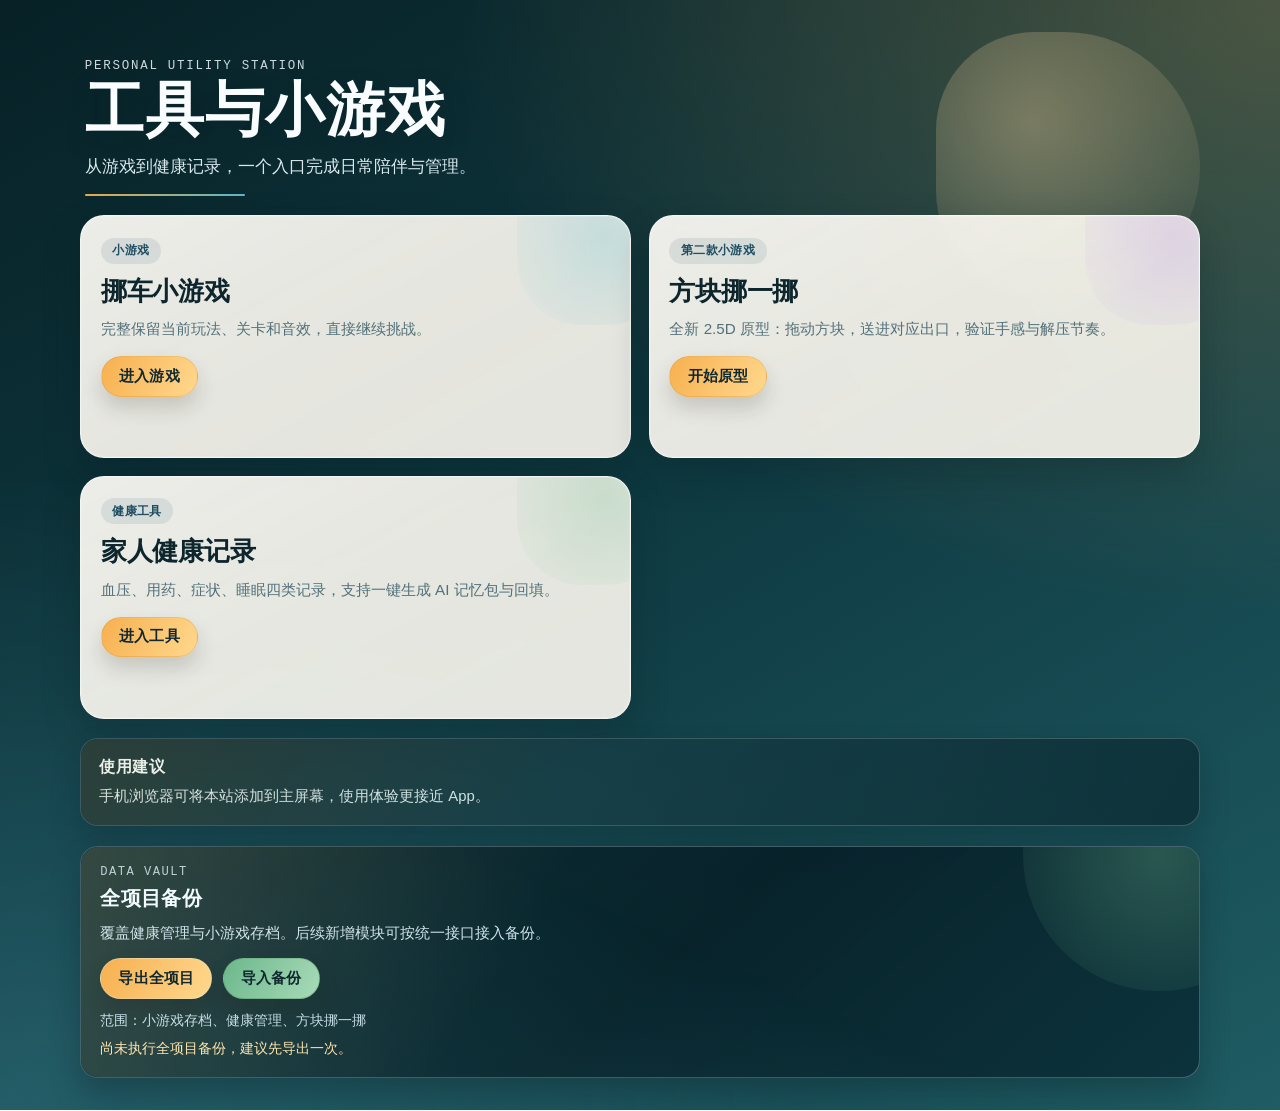
==== web_frontend/index.html @ 27cd54d1 "chore: import myGame project" ====
<!DOCTYPE html>
<html lang="zh-CN">
<head>
  <meta charset="UTF-8">
  <meta name="viewport" content="width=device-width,initial-scale=1,minimum-scale=1,maximum-scale=5,user-scalable=yes,viewport-fit=cover">
  <meta name="apple-mobile-web-app-capable" content="yes">
  <meta name="mobile-web-app-capable" content="yes">
  <meta name="theme-color" content="#121b20">
  <title>myGame 工具与小游戏</title>
  <link rel="manifest" href="./manifest.webmanifest?v=__BUILD_TAG__">
  <link rel="apple-touch-icon" sizes="180x180" href="./assets/icons/apple-touch-icon.png?v=__BUILD_TAG__">
  <link rel="icon" type="image/png" sizes="192x192" href="./assets/icons/icon-192.png?v=__BUILD_TAG__">
  <link rel="stylesheet" href="./src/site.css?v=__BUILD_TAG__">
</head>
<body>
  <section class="shell-view" data-view="home" aria-label="工具集合首页">
    <main class="portal">
      <header class="hero">
        <p class="kicker">Personal Utility Station</p>
        <h1>工具与小游戏</h1>
        <p class="subtitle">从游戏到健康记录，一个入口完成日常陪伴与管理。</p>
      </header>

      <section class="tool-grid" aria-label="工具列表">
        <article class="tool-card game">
          <div class="badge">小游戏</div>
          <h2>挪车小游戏</h2>
          <p>完整保留当前玩法、关卡和音效，直接继续挑战。</p>
          <a class="tool-link" href="#game" data-view-link="game">进入游戏</a>
        </article>

        <article class="tool-card shift">
          <div class="badge">第二款小游戏</div>
          <h2>方块挪一挪</h2>
          <p>全新 2.5D 原型：拖动方块，送进对应出口，验证手感与解压节奏。</p>
          <a class="tool-link" href="#shift" data-view-link="shift">开始原型</a>
        </article>

        <article class="tool-card health">
          <div class="badge">健康工具</div>
          <h2>家人健康记录</h2>
          <p>血压、用药、症状、睡眠四类记录，支持一键生成 AI 记忆包与回填。</p>
          <a class="tool-link" href="#health" data-view-link="health">进入工具</a>
        </article>
      </section>

      <section class="quick-note" aria-label="快速说明">
        <h3>使用建议</h3>
        <p>手机浏览器可将本站添加到主屏幕，使用体验更接近 App。</p>
      </section>

      <section class="backup-station" aria-label="全项目备份">
        <div class="backup-station-head">
          <p class="backup-kicker">Data Vault</p>
          <h3>全项目备份</h3>
        </div>
        <p class="backup-desc">覆盖健康管理与小游戏存档。后续新增模块可按统一接口接入备份。</p>
        <div class="backup-actions">
          <button id="btn-project-export" class="tool-link backup-link backup-link-export" type="button">导出全项目</button>
          <label class="tool-link backup-link backup-link-import" for="project-import-file">导入备份</label>
          <input id="project-import-file" type="file" accept="application/json" hidden>
        </div>
        <div id="project-backup-scope" class="backup-scope" aria-live="polite"></div>
        <div id="project-backup-status" class="backup-status" aria-live="polite"></div>
      </section>
    </main>
  </section>

  <section class="shell-view is-hidden" data-view="game" aria-label="挪车小游戏">
    <a class="home-link" href="#home" aria-label="返回主页">返回主页</a>
    <div id="app">
      <canvas id="game-canvas"></canvas>
    </div>
  </section>

  <section class="shell-view is-hidden" data-view="health" aria-label="健康记录工具">
    <main class="health-app" id="health-app">
      <header class="topbar">
        <a class="nav-back" href="#home" aria-label="返回首页">返回</a>
        <h1>健康记录</h1>
        <div class="top-actions">
          <button id="btn-refresh" class="ghost-btn" type="button">刷新</button>
          <button id="btn-elder-mode" class="ghost-btn" type="button" aria-pressed="false">老人模式</button>
        </div>
      </header>

      <nav class="module-switch" aria-label="功能模块">
        <button class="module-btn" type="button" data-module="persons" aria-pressed="false">成员</button>
        <button class="module-btn active" type="button" data-module="record" aria-pressed="true">记录</button>
        <button class="module-btn" type="button" data-module="ai" aria-pressed="false">AI协作</button>
        <button class="module-btn" type="button" data-module="timeline" aria-pressed="false">历史数据</button>
        <button class="module-btn" type="button" data-module="pending" aria-pressed="false">待确认</button>
      </nav>

      <section class="panel persons-panel module-panel is-hidden" data-module-panel="persons" aria-label="成员管理">
        <div class="panel-title-row">
          <h2>成员</h2>
          <select id="person-selector" aria-label="选择成员"></select>
        </div>
        <form id="person-form" class="inline-form">
          <input id="person-name" type="text" name="person-name" required maxlength="24" placeholder="姓名" aria-label="姓名" autocomplete="off">
          <input id="person-relation" type="text" name="person-relation" maxlength="24" placeholder="关系" aria-label="关系" autocomplete="off">
          <button type="submit">新增</button>
        </form>
        <div id="person-hints" class="hint-row"></div>
      </section>

      <section class="panel module-panel" data-module-panel="record" aria-label="快速记录">
        <h2>记录</h2>
        <div class="record-type-switch" aria-label="选择记录类型">
          <button class="record-type-btn active" type="button" data-record-type="vitals" aria-pressed="true">血压+心率</button>
          <button class="record-type-btn" type="button" data-record-type="medication" aria-pressed="false">用药</button>
          <button class="record-type-btn" type="button" data-record-type="symptom" aria-pressed="false">症状</button>
          <button class="record-type-btn" type="button" data-record-type="sleep" aria-pressed="false">睡眠</button>
        </div>
        <div class="record-slot-wrap" aria-label="记录时段">
          <span class="slot-label">时段</span>
          <div class="slot-chip-grid">
            <button class="slot-chip active" type="button" data-time-slot="before_breakfast" aria-pressed="true">晨起</button>
            <button class="slot-chip" type="button" data-time-slot="after_breakfast" aria-pressed="false">早饭后</button>
            <button class="slot-chip" type="button" data-time-slot="before_lunch" aria-pressed="false">午饭前</button>
            <button class="slot-chip" type="button" data-time-slot="after_lunch" aria-pressed="false">午饭后</button>
            <button class="slot-chip" type="button" data-time-slot="before_dinner" aria-pressed="false">下午高峰</button>
            <button class="slot-chip" type="button" data-time-slot="after_dinner" aria-pressed="false">晚饭后</button>
            <button class="slot-chip" type="button" data-time-slot="before_sleep" aria-pressed="false">睡前</button>
          </div>
        </div>
        <div class="record-grid">
          <form id="form-bp" class="record-card record-form is-active" data-record-form="vitals">
            <h3>血压 + 心率</h3>
            <div class="wheel-row">
              <div class="wheel-field">
                <label for="bp-sys">收缩压</label>
                <select id="bp-sys" required aria-label="收缩压选择"></select>
              </div>
              <div class="wheel-field">
                <label for="bp-dia">舒张压</label>
                <select id="bp-dia" required aria-label="舒张压选择"></select>
              </div>
            </div>
            <div class="quick-chip-row quick-chip-row-hidden" aria-label="血压快捷值">
              <button type="button" class="ghost-btn quick-chip" data-bp-preset="120/80">120/80</button>
              <button type="button" class="ghost-btn quick-chip" data-bp-preset="130/85">130/85</button>
              <button type="button" class="ghost-btn quick-chip" data-bp-preset="140/90">140/90</button>
              <button type="button" class="ghost-btn quick-chip" data-bp-preset="150/95">150/95</button>
            </div>
            <div class="wheel-row">
              <div class="wheel-field">
                <label for="hr-bpm">脉搏</label>
                <select id="hr-bpm" required aria-label="心率选择"></select>
              </div>
            </div>
            <div class="quick-chip-row quick-chip-row-hidden" aria-label="心率快捷值">
              <button type="button" class="ghost-btn quick-chip" data-fill-target="hr-bpm" data-fill-value="65">65</button>
              <button type="button" class="ghost-btn quick-chip" data-fill-target="hr-bpm" data-fill-value="72">72</button>
              <button type="button" class="ghost-btn quick-chip" data-fill-target="hr-bpm" data-fill-value="80">80</button>
              <button type="button" class="ghost-btn quick-chip" data-fill-target="hr-bpm" data-fill-value="90">90</button>
            </div>
            <input id="bp-note" type="text" name="bp-note" placeholder="血压备注（可选）" aria-label="血压备注" autocomplete="off">
            <input id="hr-note" type="text" name="hr-note" placeholder="心率备注（可选）" aria-label="心率备注" autocomplete="off">
            <button type="submit">保存</button>
          </form>

          <form id="form-med" class="record-card record-form is-hidden" data-record-form="medication" aria-hidden="true">
            <h3>用药</h3>
            <div class="row">
              <input id="med-name" type="text" name="med-name" required placeholder="药名" aria-label="药名" autocomplete="off">
              <input id="med-dose" type="text" name="med-dose" required placeholder="剂量 例如 5mg / 1片" aria-label="剂量" autocomplete="off">
            </div>
            <select id="med-status" name="med-status" required aria-label="用药状态">
              <option value="taken">已服用</option>
              <option value="missed">漏服</option>
              <option value="planned">计划服用</option>
            </select>
            <div class="quick-chip-row" aria-label="用药状态快捷选择">
              <button type="button" class="ghost-btn quick-chip" data-fill-target="med-status" data-fill-value="taken">已服用</button>
              <button type="button" class="ghost-btn quick-chip" data-fill-target="med-status" data-fill-value="missed">漏服</button>
              <button type="button" class="ghost-btn quick-chip" data-fill-target="med-status" data-fill-value="planned">计划服用</button>
            </div>
            <div class="med-template-wrap">
              <div id="med-template-list" class="quick-chip-row med-template-list" aria-label="常用药快捷填充"></div>
              <button id="btn-med-template-add" type="button" class="ghost-btn">添加常用药</button>
            </div>
            <button type="submit">保存</button>
          </form>

          <form id="form-symptom" class="record-card record-form is-hidden" data-record-form="symptom" aria-hidden="true">
            <h3>症状</h3>
            <div class="row">
              <input id="symptom-name" type="text" name="symptom-name" required placeholder="症状 例如 头晕" aria-label="症状名称" autocomplete="off">
              <select id="symptom-severity" name="symptom-severity" required aria-label="症状程度">
                <option value="mild">轻微</option>
                <option value="medium">中等</option>
                <option value="high">明显</option>
              </select>
            </div>
            <div class="quick-chip-row" aria-label="症状快捷选择">
              <button type="button" class="ghost-btn quick-chip" data-fill-target="symptom-name" data-fill-value="头晕">头晕</button>
              <button type="button" class="ghost-btn quick-chip" data-fill-target="symptom-name" data-fill-value="头痛">头痛</button>
              <button type="button" class="ghost-btn quick-chip" data-fill-target="symptom-name" data-fill-value="乏力">乏力</button>
              <button type="button" class="ghost-btn quick-chip" data-fill-target="symptom-name" data-fill-value="胸闷">胸闷</button>
            </div>
            <input id="symptom-note" type="text" name="symptom-note" placeholder="备注（可选）" aria-label="症状备注" autocomplete="off">
            <button type="submit">保存</button>
          </form>

          <form id="form-sleep" class="record-card record-form is-hidden" data-record-form="sleep" aria-hidden="true">
            <h3>睡眠</h3>
            <div class="row">
            <input id="sleep-hours" type="number" name="sleep-hours" required step="0.5" min="0" max="24" placeholder="时长(小时)" aria-label="睡眠时长">
            <select id="sleep-quality" name="sleep-quality" required aria-label="睡眠质量">
                <option value="good">良好</option>
                <option value="normal">一般</option>
                <option value="poor">较差</option>
              </select>
            </div>
            <div class="quick-chip-row" aria-label="睡眠时长快捷值">
              <button type="button" class="ghost-btn quick-chip" data-fill-target="sleep-hours" data-fill-value="6">6h</button>
              <button type="button" class="ghost-btn quick-chip" data-fill-target="sleep-hours" data-fill-value="7">7h</button>
              <button type="button" class="ghost-btn quick-chip" data-fill-target="sleep-hours" data-fill-value="8">8h</button>
              <button type="button" class="ghost-btn quick-chip" data-fill-target="sleep-hours" data-fill-value="9">9h</button>
            </div>
            <input id="sleep-note" type="text" name="sleep-note" placeholder="备注（可选）" aria-label="睡眠备注" autocomplete="off">
            <button type="submit">保存</button>
          </form>
        </div>
      </section>

      <section class="panel module-panel is-hidden" data-module-panel="ai" aria-label="AI协作">
        <div class="panel-title-row">
          <h2>AI协作</h2>
          <div class="quick-selects">
            <select id="import-mode" aria-label="导入模式">
              <option value="strict" selected>严格</option>
              <option value="compat">兼容</option>
            </select>
          </div>
        </div>

        <div class="template-grid" aria-label="一键模板">
          <button class="ghost-btn template-btn" type="button" data-template="morning">晨间模板</button>
          <button class="ghost-btn template-btn" type="button" data-template="night">晚间模板</button>
          <button class="ghost-btn template-btn" type="button" data-template="followup">异常模板</button>
          <button class="ghost-btn template-btn" type="button" data-template="report">报表模板</button>
        </div>

        <div class="voice-wrap">
          <div class="action-row">
            <button id="btn-voice" type="button" class="ghost-btn">浏览器识别</button>
            <button id="btn-voice-import" type="button" class="ghost-btn">文本入库</button>
            <span id="voice-status" class="hint-row inline-hint">未开始</span>
          </div>
          <textarea id="voice-transcript" rows="2" placeholder="可直接输入语音文本（支持输入法语音）"></textarea>
        </div>

        <textarea id="ai-response" rows="6" placeholder="粘贴 AI 回复"></textarea>
        <div class="action-row">
          <button id="btn-import-actions" type="button">入库</button>
          <button id="btn-clear-ai-response" type="button" class="ghost-btn">清空</button>
        </div>
        <div id="ai-result" class="hint-row"></div>
      </section>

      <section class="panel module-panel is-hidden" data-module-panel="pending" aria-label="待确认列表">
        <div class="panel-title-row">
          <h2>待确认</h2>
          <span id="pending-count">0</span>
        </div>
        <div id="pending-list" class="list"></div>
      </section>

      <section class="panel module-panel is-hidden" data-module-panel="timeline" aria-label="历史数据">
        <div class="panel-title-row">
          <h2>历史数据</h2>
        </div>
        <div class="timeline-date-sticky-row" aria-label="快速日期筛选">
          <button id="btn-timeline-prev-day" class="ghost-btn" type="button">上一日</button>
          <span id="timeline-date-label" class="timeline-date-label" aria-live="polite">今日</span>
          <button id="btn-timeline-next-day" class="ghost-btn" type="button">下一日</button>
          <button id="btn-timeline-all" class="ghost-btn" type="button" aria-pressed="false">全部</button>
        </div>
        <div class="timeline-date-controls" aria-label="日期查询与关键词检索">
          <div class="timeline-date-tools">
            <input id="timeline-date-input" type="date" aria-label="按日期查询">
            <button id="btn-timeline-pick-date" class="ghost-btn" type="button">跳转</button>
            <input id="timeline-keyword-input" type="search" name="timeline-keyword" maxlength="60" placeholder="关键词检索… 例：头晕/氯沙坦" aria-label="关键词检索" autocomplete="off">
            <button id="btn-timeline-keyword-search" class="ghost-btn" type="button">检索</button>
            <button id="btn-timeline-keyword-clear" class="ghost-btn" type="button">清空</button>
          </div>
        </div>
        <div class="timeline-visuals" aria-label="记录趋势">
          <div id="timeline-stats" class="stats-grid"></div>
          <button id="btn-timeline-stats-toggle" class="ghost-btn timeline-stats-toggle" type="button" hidden aria-expanded="false" aria-controls="timeline-stats">展开更多指标</button>
          <div class="trend-window-switch" aria-label="趋势时间范围">
            <button class="trend-window-btn" type="button" data-trend-window="today" aria-pressed="false">今日</button>
            <button class="trend-window-btn active" type="button" data-trend-window="recent_days" aria-pressed="true">近7日</button>
          </div>
          <div class="chart-grid">
            <article class="chart-card chart-card-bp">
              <h3>血压趋势</h3>
              <svg id="bp-chart" viewBox="0 0 320 120" role="img" aria-label="血压趋势图"></svg>
              <div id="bp-meta" class="hint-row"></div>
            </article>
            <article class="chart-card chart-card-hr">
              <h3>心率趋势</h3>
              <svg id="hr-chart" viewBox="0 0 320 120" role="img" aria-label="心率趋势图"></svg>
              <div id="hr-meta" class="hint-row"></div>
            </article>
            <article class="chart-card chart-card-sleep">
              <h3>睡眠趋势</h3>
              <svg id="sleep-chart" viewBox="0 0 320 120" role="img" aria-label="睡眠趋势图"></svg>
              <div id="sleep-meta" class="hint-row"></div>
            </article>
          </div>
        </div>
        <div id="timeline-list" class="list"></div>
      </section>

    </main>
  </section>

  <div id="shell-status" class="shell-status" aria-live="polite"></div>
  <div id="health-toast" class="health-toast" aria-live="polite"></div>


  <section class="shell-view is-hidden" data-view="shift" aria-label="方块挪一挪">
    <main class="shift-app" id="shift-app">
        <section id="shift-screen-home" class="shift-screen shift-screen-home">
          <header class="shift-home-topbar">
            <button id="btn-shift-open-settings-home" class="shift-icon-btn" type="button" aria-label="打开设置">
              <span class="shift-icon">⚙</span>
            </button>
            <div class="shift-coin-pill">
              <span class="shift-icon">🪙</span>
              <strong data-shift-coins>0</strong>
            </div>
            <span class="shift-home-topbar-spacer" aria-hidden="true"></span>
          </header>

          <section class="shift-home-hero">
            <div class="shift-hero-art">
              <span class="shift-sun"></span>
              <span class="shift-cloud shift-cloud-a"></span>
              <span class="shift-cloud shift-cloud-b"></span>
              <span class="shift-wave shift-wave-a"></span>
              <span class="shift-wave shift-wave-b"></span>
              <div class="shift-hero-copy">
                <p class="shift-kicker">随机动脑</p>
                <h1 id="shift-title">方块挪一挪</h1>
                <p id="shift-home-hint" class="shift-home-hint"></p>
              </div>
            </div>

            <div class="shift-home-stack">
              <button id="btn-shift-home-endless" class="shift-big-entry shift-theme-endless" type="button">
                <span class="shift-entry-icon">∞</span>
                <span class="shift-entry-main">
                  <strong>无限模式</strong>
                  <small id="shift-home-endless-copy">随机生成高密度盘面，尽量过滤白给开局。</small>
                </span>
              </button>

              <button id="btn-shift-home-continue" class="shift-big-entry shift-theme-continue" type="button">
                <span class="shift-entry-icon">▶</span>
                <span class="shift-entry-main">
                  <strong id="shift-home-continue-label">继续游玩</strong>
                  <small id="shift-home-continue-copy">回到上次游玩的关卡或本轮进度。</small>
                </span>
              </button>

              <button id="btn-shift-home-campaign" class="shift-big-entry shift-theme-campaign" type="button">
                <span class="shift-entry-icon">⚑</span>
                <span class="shift-entry-main">
                  <strong>主线模式</strong>
                  <small id="shift-home-campaign-copy">主线先暂缓，后续再回头整理。</small>
                </span>
              </button>
            </div>

          </section>
        </section>

        <section id="shift-screen-levels" class="shift-screen shift-screen-levels is-hidden">
          <header class="shift-toolbar">
            <div class="shift-toolbar-side">
              <button id="btn-shift-back-home" class="shift-icon-btn" type="button" aria-label="返回首页">
                <span class="shift-icon">←</span>
              </button>
              <button id="btn-shift-open-rules-list" class="shift-icon-btn" type="button" aria-label="查看规则">
                <span class="shift-icon">？</span>
              </button>
            </div>

            <div class="shift-toolbar-center">
              <p id="shift-list-mode-label" class="shift-toolbar-kicker">无限模式</p>
              <strong id="shift-list-subtitle">动脑局</strong>
              <span id="shift-list-meta" class="shift-toolbar-meta"></span>
            </div>

            <div class="shift-toolbar-side shift-toolbar-side-right">
              <div class="shift-coin-pill shift-coin-pill-compact">
                <span class="shift-icon">🪙</span>
                <strong data-shift-coins>0</strong>
              </div>
            </div>
          </header>

          <section class="shift-list-shell">
            <div class="shift-mode-tabs" role="tablist" aria-label="模式切换">
              <button id="btn-shift-tab-endless" class="shift-mode-tab is-active" type="button">∞ 无限</button>
              <button id="btn-shift-tab-campaign" class="shift-mode-tab" type="button">⚑ 主线</button>
            </div>

            <div class="shift-list-scroll">
              <section id="shift-campaign-panel" class="shift-list-panel is-hidden">
                <div class="shift-panel-head">
                  <div>
                    <p class="shift-panel-kicker">练习章节</p>
                    <h2 id="shift-campaign-heading">关卡</h2>
                  </div>
                  <span id="shift-campaign-progress" class="shift-chip-note">共 5 关</span>
                </div>
                <div id="shift-campaign-grid" class="shift-level-grid" aria-live="polite"></div>
              </section>

              <section id="shift-endless-panel" class="shift-list-panel">
                <div class="shift-panel-head">
                  <div>
                    <p class="shift-panel-kicker">无限入口</p>
                    <h2 id="shift-endless-heading">难度</h2>
                  </div>
                  <span id="shift-endless-progress" class="shift-chip-note">不限制步数和时间</span>
                </div>
                <div id="shift-endless-grid" class="shift-endless-grid" aria-live="polite"></div>
              </section>
            </div>

            <section class="shift-list-footer">
              <p id="shift-list-summary" class="shift-list-summary">首通有金币奖励，不用道具可点亮星标。</p>
              <div class="shift-list-actions">
                <button id="btn-shift-list-secondary" class="shift-ghost-btn is-hidden" type="button">重新开始</button>
                <button id="btn-shift-list-primary" class="shift-primary-btn" type="button">进入关卡</button>
              </div>
            </section>
          </section>
        </section>

        <section id="shift-screen-play" class="shift-screen shift-screen-play is-hidden">
          <header class="shift-toolbar shift-toolbar-play">
            <div class="shift-toolbar-side">
              <button id="btn-shift-open-settings-play" class="shift-icon-btn" type="button" aria-label="打开设置">
                <span class="shift-icon">⚙</span>
              </button>
              <button id="btn-shift-open-rules-play" class="shift-icon-btn" type="button" aria-label="查看规则">
                <span class="shift-icon">？</span>
              </button>
            </div>

            <div class="shift-toolbar-center shift-toolbar-center-play">
              <p id="shift-mode-line" class="shift-toolbar-kicker">主线模式</p>
              <strong id="shift-level-label">1-01</strong>
              <span id="shift-meta-text" class="shift-toolbar-meta">看颜色，把整块送到门槽</span>
            </div>

            <div class="shift-toolbar-side shift-toolbar-side-right">
              <div class="shift-coin-pill shift-coin-pill-compact">
                <span class="shift-icon">🪙</span>
                <strong id="shift-coins" data-shift-coins>0</strong>
              </div>
            </div>
          </header>

          <section class="shift-play-shell">
            <div class="shift-stage-wrap">
              <canvas id="shift-canvas" aria-label="方块挪一挪棋盘"></canvas>
              <div id="shift-guide" class="shift-guide is-hidden" aria-live="polite"></div>
              <div id="shift-status-text" class="shift-status-pill" aria-live="polite">自由拖动方块，把整块送到同色门槽。</div>
              <div id="shift-legend" class="shift-legend" aria-live="polite"></div>
              <div id="shift-toast" class="shift-toast" aria-live="polite"></div>
            </div>
          </section>

          <div id="shift-loading" class="shift-overlay shift-loading-overlay is-hidden" aria-live="polite" aria-busy="true">
            <div class="shift-loading-card">
              <div class="shift-loading-spinner" aria-hidden="true"></div>
              <p class="shift-panel-kicker">正在准备</p>
              <h2 id="shift-loading-title">正在生成无限局</h2>
              <p id="shift-loading-copy">正在整理高密度随机盘面，请稍候。</p>
            </div>
          </div>

          <footer class="shift-tool-dock" aria-label="辅助道具栏">
            <button id="btn-shift-use-master-key" class="shift-tool-slot" type="button" aria-label="万能钥匙">
              <span class="shift-tool-icon">🗝️</span>
              <span class="shift-tool-label">钥匙</span>
              <span id="shift-master-key-count" class="shift-tool-count">0</span>
            </button>

            <button id="btn-shift-use-lubricant" class="shift-tool-slot" type="button" aria-label="润滑油">
              <span class="shift-tool-icon">🛢</span>
              <span class="shift-tool-label">润滑油</span>
              <span id="shift-lubricant-count" class="shift-tool-count">0</span>
            </button>

            <button id="btn-shift-use-gold-finger" class="shift-tool-slot" type="button" aria-label="金手指">
              <span class="shift-tool-icon">☝️</span>
              <span class="shift-tool-label">金手指</span>
              <span id="shift-gold-finger-count" class="shift-tool-count">0</span>
            </button>
          </footer>
        </section>
      </main>

      <div id="shift-compat" class="shift-overlay is-hidden" aria-live="polite">
        <div class="shift-modal-card shift-modal-card-compat">
          <button class="shift-modal-close" type="button" data-shift-close aria-label="关闭弹窗">×</button>
          <p class="shift-panel-kicker">Compatibility</p>
          <h2>当前浏览器暂不支持该游戏画面</h2>
          <p>请尝试新版 Chrome、Safari、Edge 或 Firefox。</p>
          <a class="shift-primary-btn" href="#home" data-view-link="home">返回站点首页</a>
        </div>
      </div>

      <div id="shift-modal-settings" class="shift-overlay is-hidden" data-shift-overlay>
        <div class="shift-modal-card shift-modal-card-settings">
          <button class="shift-modal-close" type="button" data-shift-close aria-label="关闭弹窗">×</button>
          <p class="shift-panel-kicker">设置</p>
          <h2>设置</h2>
          <div class="shift-settings-stack">
            <section class="shift-settings-panel" aria-label="体验设置">
              <label class="shift-setting-row shift-setting-row-slider" for="shift-setting-volume">
                <span class="shift-setting-copy">
                  <strong>音量</strong>
                  <small>整体声音大小</small>
                </span>
                <span id="shift-setting-volume-value" class="shift-setting-value">70%</span>
              </label>
              <input id="shift-setting-volume" class="shift-setting-slider" type="range" min="0" max="100" step="5" value="70" aria-label="调节音量">

              <label class="shift-setting-toggle">
                <span class="shift-setting-copy">
                  <strong>音乐</strong>
                  <small>背景音乐循环播放</small>
                </span>
                <span class="shift-toggle-control">
                  <input id="shift-setting-music" class="shift-toggle-input" type="checkbox" checked>
                  <span class="shift-toggle-track"><span class="shift-toggle-thumb"></span></span>
                </span>
              </label>

              <label class="shift-setting-toggle">
                <span class="shift-setting-copy">
                  <strong>音效</strong>
                  <small>拖动、通关、道具反馈</small>
                </span>
                <span class="shift-toggle-control">
                  <input id="shift-setting-sfx" class="shift-toggle-input" type="checkbox" checked>
                  <span class="shift-toggle-track"><span class="shift-toggle-thumb"></span></span>
                </span>
              </label>

              <label class="shift-setting-toggle">
                <span class="shift-setting-copy">
                  <strong>震动</strong>
                  <small>成功收块与完成时震动</small>
                </span>
                <span class="shift-toggle-control">
                  <input id="shift-setting-vibration" class="shift-toggle-input" type="checkbox" checked>
                  <span class="shift-toggle-track"><span class="shift-toggle-thumb"></span></span>
                </span>
              </label>
            </section>

            <div class="shift-modal-list">
              <button id="btn-shift-reset" class="shift-modal-action" type="button">↺ 重开当前关</button>
              <button id="btn-shift-settings-list" class="shift-modal-action" type="button">☰ 返回关卡列表</button>
              <button id="btn-shift-settings-home" class="shift-modal-action" type="button">⌂ 回到首页</button>
              <a class="shift-modal-action" href="#home" data-view-link="home">↩ 返回站点首页</a>
            </div>
          </div>
        </div>
      </div>

      <div id="shift-modal-rules" class="shift-overlay is-hidden" data-shift-overlay>
        <div class="shift-modal-card">
          <button class="shift-modal-close" type="button" data-shift-close aria-label="关闭弹窗">×</button>
          <p class="shift-panel-kicker">玩法攻略</p>
          <h2>看颜色，轻松挪</h2>
          <div class="shift-rules-stack">
            <section class="shift-rule-row">
              <span class="shift-rule-icon">◎</span>
              <div>
                <strong>基本规则</strong>
                <p>看颜色，把整块送到对应门槽边再离场。</p>
              </div>
            </section>
            <section class="shift-rule-row">
              <span class="shift-rule-icon">★</span>
              <div>
                <strong>完美通关</strong>
                <p>不用道具通关，就会点亮星标。</p>
              </div>
            </section>
            <section class="shift-rule-row">
              <span class="shift-rule-icon">🧰</span>
              <div>
                <strong>辅助道具</strong>
                <p>卡住时再用；点道具栏库存为 0 的图标可直接购买。</p>
              </div>
            </section>
          </div>
        </div>
      </div>

      <div id="shift-modal-shop" class="shift-overlay is-hidden" data-shift-overlay>
        <div class="shift-modal-card shift-modal-card-shop">
          <button class="shift-modal-close" type="button" data-shift-close aria-label="关闭弹窗">×</button>
          <p class="shift-panel-kicker">购买道具</p>
          <div class="shift-shop-icon" id="shift-shop-icon">🗝️</div>
          <h2 id="shift-shop-name">万能钥匙</h2>
          <p id="shift-shop-desc">打开一扇锁门，本局持续生效。</p>
          <div class="shift-shop-price">单价 <strong id="shift-shop-price">120</strong> 金币</div>
          <section class="shift-shop-quantity-panel" aria-label="购买数量">
            <div class="shift-shop-quantity-stepper">
              <button id="btn-shift-shop-quantity-minus" class="shift-shop-quantity-btn" type="button" aria-label="减少购买数量">－</button>
              <strong id="shift-shop-quantity-value" class="shift-shop-quantity-value">1</strong>
              <button id="btn-shift-shop-quantity-plus" class="shift-shop-quantity-btn" type="button" aria-label="增加购买数量">＋</button>
            </div>
            <div class="shift-shop-quantity-presets">
              <button class="shift-shop-quantity-chip is-active" type="button" data-shift-shop-quantity="1">x1</button>
              <button class="shift-shop-quantity-chip" type="button" data-shift-shop-quantity="3">x3</button>
              <button class="shift-shop-quantity-chip" type="button" data-shift-shop-quantity="5">x5</button>
            </div>
          </section>
          <div class="shift-shop-total">合计 <strong id="shift-shop-total-price">120</strong> 金币</div>
          <div class="shift-modal-actions shift-modal-actions-center">
            <button id="btn-shift-shop-buy" class="shift-primary-btn" type="button">购买 x1</button>
            <button class="shift-ghost-btn" type="button" data-shift-close>关闭</button>
          </div>
        </div>
      </div>

      <div id="shift-win" class="shift-overlay is-hidden" data-shift-overlay>
        <div class="shift-modal-card shift-modal-card-result">
          <button class="shift-modal-close" type="button" data-shift-close aria-label="关闭弹窗">×</button>
          <div id="shift-result-badge" class="shift-result-badge">✓</div>
          <p class="shift-panel-kicker">通关结果</p>
          <h2 id="shift-result-title">完成啦</h2>
          <p id="shift-win-copy">本关已整理完成。</p>
          <div class="shift-result-reward-row">
            <span class="shift-result-reward">🪙 <strong id="shift-result-reward">0</strong></span>
            <span id="shift-result-extra" class="shift-result-extra">可重玩冲击星标</span>
          </div>
          <div class="shift-modal-actions shift-modal-actions-stack">
            <button id="btn-shift-next" class="shift-primary-btn" type="button">下一关</button>
            <button id="btn-shift-replay" class="shift-ghost-btn" type="button">重玩本关</button>
            <button id="btn-shift-result-list" class="shift-text-btn" type="button">返回关卡列表</button>
          </div>
        </div>
      </div>
  </section>
  <script type="module" src="./src/backup-hub.js?v=__BUILD_TAG__"></script>
  <script type="module" src="./src/backup-provider-health.js?v=__BUILD_TAG__"></script>
  <script type="module" src="./src/backup-provider-game.js?v=__BUILD_TAG__"></script>
  <script type="module" src="./src/backup-provider-shift.js?v=__BUILD_TAG__"></script>
  <script type="module" src="./src/pwa.js?v=__BUILD_TAG__"></script>
  <script type="module" src="./src/shell.js?v=__BUILD_TAG__"></script>
</body>
</html>
---- web_frontend/src/site.css ----
:root {
  --shell-bg-0: #072126;
  --shell-bg-1: #0f3a42;
  --shell-bg-2: #1f5c63;
  --shell-surface: rgba(252, 249, 240, 0.9);
  --shell-surface-strong: rgba(255, 253, 247, 0.96);
  --shell-ink: #17373f;
  --shell-ink-strong: #0d252c;
  --shell-muted: #53717a;
  --shell-accent-warm: #f7b04f;
  --shell-accent-cool: #63bfd1;
  --shell-accent-green: #71be90;
  --shell-accent-navy: #1f4e63;
  --shell-border: rgba(255, 255, 255, 0.6);
  --shell-focus-ring: rgba(99, 191, 209, 0.48);
  --shell-shadow-soft: 0 16px 36px rgba(6, 28, 34, 0.28);
  --shell-shadow-strong: 0 28px 60px rgba(6, 20, 27, 0.34);
  --shell-font-body: "Avenir Next", "PingFang SC", "Hiragino Sans GB", "Noto Sans CJK SC", "Microsoft YaHei", sans-serif;
  --shell-font-display: "STKaiti", "Kaiti SC", "Songti SC", "Noto Serif CJK SC", serif;
  --shell-radius-card: 24px;
  --shell-radius-pill: 999px;
}

* {
  box-sizing: border-box;
  -webkit-tap-highlight-color: transparent;
}

html,
body {
  margin: 0;
  min-height: 100%;
  color: var(--shell-ink);
  font-family: var(--shell-font-body);
  background:
    radial-gradient(140% 120% at 100% 0%, rgba(247, 176, 79, 0.26) 0%, rgba(247, 176, 79, 0) 46%),
    radial-gradient(120% 110% at 0% 100%, rgba(99, 191, 209, 0.22) 0%, rgba(99, 191, 209, 0) 52%),
    linear-gradient(150deg, var(--shell-bg-0), var(--shell-bg-1) 48%, var(--shell-bg-2));
}

body {
  position: relative;
  padding: env(safe-area-inset-top) 0 env(safe-area-inset-bottom);
}

body::before,
body::after {
  content: "";
  position: fixed;
  inset: 0;
  z-index: -1;
  pointer-events: none;
}

body::before {
  background:
    radial-gradient(42rem 42rem at -14% 110%, rgba(113, 190, 144, 0.2), transparent 68%),
    radial-gradient(40rem 40rem at 114% -28%, rgba(247, 176, 79, 0.18), transparent 68%);
}

body::after {
  opacity: 0.2;
  background:
    linear-gradient(115deg, transparent 0 47%, rgba(255, 255, 255, 0.18) 48%, transparent 49% 100%),
    linear-gradient(62deg, transparent 0 63%, rgba(255, 255, 255, 0.14) 64%, transparent 65% 100%);
}

.shell-view {
  min-height: 100vh;
}

.portal {
  width: min(1100px, 100% - 1.2rem);
  margin: 0 auto;
  padding: 1.25rem 0 2rem;
}

.hero {
  position: relative;
  color: #f4fbfe;
  padding: 1.55rem 0.3rem 1.2rem;
}

.hero::before {
  content: "";
  position: absolute;
  right: 0;
  top: 0.25rem;
  width: min(16.5rem, 38vw);
  height: min(16.5rem, 38vw);
  border-radius: 42% 58% 55% 45%;
  background: radial-gradient(circle at 36% 34%, rgba(255, 221, 164, 0.34), rgba(255, 221, 164, 0));
  pointer-events: none;
}

.hero::after {
  content: "";
  display: block;
  width: min(10rem, 36vw);
  height: 2px;
  margin-top: 0.9rem;
  border-radius: var(--shell-radius-pill);
  background: linear-gradient(90deg, rgba(247, 176, 79, 0.94), rgba(99, 191, 209, 0.94));
}

.kicker {
  margin: 0;
  font-family: "Menlo", "Monaco", "Consolas", monospace;
  font-size: 0.78rem;
  letter-spacing: 0.14em;
  text-transform: uppercase;
  color: rgba(236, 247, 252, 0.86);
}

.hero h1 {
  margin: 0.46rem 0 0;
  font-family: var(--shell-font-display);
  font-size: clamp(2.25rem, 7vw, 3.7rem);
  line-height: 1.03;
  letter-spacing: 0.02em;
  color: #f9fdff;
  text-shadow: 0 10px 28px rgba(5, 23, 30, 0.22);
}

.subtitle {
  margin: 0.72rem 0 0;
  max-width: 46ch;
  color: rgba(234, 248, 252, 0.92);
  font-size: clamp(0.95rem, 3.4vw, 1.08rem);
  line-height: 1.55;
}

.tool-grid {
  display: grid;
  grid-template-columns: 1fr;
  gap: 1rem;
}

.tool-card {
  position: relative;
  overflow: hidden;
  border-radius: var(--shell-radius-card);
  padding: 1.25rem 1.15rem 1.2rem;
  background:
    linear-gradient(152deg, rgba(255, 255, 255, 0.34), rgba(255, 255, 255, 0.08) 45%, rgba(255, 255, 255, 0) 85%),
    var(--shell-surface);
  border: 1px solid var(--shell-border);
  box-shadow: var(--shell-shadow-soft);
  backdrop-filter: blur(5px);
  transition: transform 180ms ease, box-shadow 180ms ease, border-color 180ms ease;
}

.tool-card:hover {
  transform: translateY(-4px) scale(1.005);
  box-shadow: var(--shell-shadow-strong);
  border-color: rgba(255, 255, 255, 0.8);
}

.tool-card:focus-within {
  border-color: rgba(99, 191, 209, 0.74);
  box-shadow: 0 0 0 3px rgba(99, 191, 209, 0.25), var(--shell-shadow-soft);
}

.tool-card::before,
.tool-card::after {
  content: "";
  position: absolute;
  pointer-events: none;
}

.tool-card::before {
  width: 11rem;
  height: 11rem;
  right: -3.9rem;
  top: -4.2rem;
  border-radius: 44% 56% 58% 42%;
  opacity: 0.28;
}

.tool-card.game::before {
  background: radial-gradient(circle, rgba(99, 191, 209, 0.9), rgba(99, 191, 209, 0));
}

.tool-card.health::before {
  background: radial-gradient(circle, rgba(113, 190, 144, 0.9), rgba(113, 190, 144, 0));
}

.tool-card.shift::before {
  background: radial-gradient(circle, rgba(183, 140, 232, 0.88), rgba(183, 140, 232, 0));
}

.tool-card::after {
  inset: 0;
  border-radius: inherit;
  border: 1px solid rgba(255, 255, 255, 0.22);
  opacity: 0.65;
}

.badge {
  display: inline-flex;
  align-items: center;
  border-radius: var(--shell-radius-pill);
  padding: 0.28rem 0.72rem;
  font-size: 0.75rem;
  font-weight: 800;
  letter-spacing: 0.03em;
  background: rgba(31, 78, 99, 0.1);
  color: var(--shell-accent-navy);
}

.tool-card h2 {
  margin: 0.64rem 0 0;
  font-size: clamp(1.35rem, 4.9vw, 1.6rem);
  letter-spacing: -0.01em;
  color: var(--shell-ink-strong);
}

.tool-card p {
  margin: 0.52rem 0 0.96rem;
  color: var(--shell-muted);
  line-height: 1.55;
  font-size: 0.95rem;
}

.tool-link {
  display: inline-flex;
  align-items: center;
  justify-content: center;
  gap: 0.35rem;
  text-decoration: none;
  border-radius: var(--shell-radius-pill);
  padding: 0.62rem 1.08rem;
  min-height: 2.42rem;
  color: #102830;
  font-size: 0.92rem;
  font-weight: 800;
  letter-spacing: 0.01em;
  background: linear-gradient(116deg, var(--shell-accent-warm), #ffd88e);
  border: 1px solid rgba(206, 142, 57, 0.26);
  box-shadow: 0 11px 20px rgba(37, 32, 21, 0.17);
  transition: transform 150ms ease, box-shadow 150ms ease, filter 150ms ease;
}

.tool-link:hover {
  transform: translateY(-1px);
  box-shadow: 0 15px 24px rgba(37, 32, 21, 0.24);
  filter: saturate(1.05);
}

.tool-link:active {
  transform: translateY(0);
}

.tool-link:focus-visible {
  outline: none;
  box-shadow: 0 0 0 3px var(--shell-focus-ring), 0 10px 24px rgba(37, 32, 21, 0.22);
}

.quick-note {
  position: relative;
  margin-top: 1.12rem;
  border-radius: 18px;
  padding: 1.02rem 1.04rem;
  color: #ecf8fc;
  background: rgba(10, 37, 45, 0.66);
  border: 1px solid rgba(229, 241, 247, 0.22);
  box-shadow: 0 16px 30px rgba(7, 27, 34, 0.24);
  overflow: hidden;
}

.quick-note::before {
  content: "";
  position: absolute;
  inset: 0;
  border-radius: inherit;
  background: linear-gradient(120deg, rgba(247, 176, 79, 0.13), rgba(99, 191, 209, 0.11) 45%, transparent);
  pointer-events: none;
}

.quick-note h3 {
  margin: 0 0 0.45rem;
  font-family: var(--shell-font-display);
  font-size: 1.02rem;
  letter-spacing: 0.03em;
}

.quick-note p {
  margin: 0;
  color: rgba(233, 247, 251, 0.92);
  font-size: 0.93rem;
  line-height: 1.52;
}

.backup-station {
  position: relative;
  margin-top: 1.1rem;
  border-radius: 18px;
  padding: 1.02rem 1.04rem 1.08rem;
  color: #e8f6fb;
  background:
    linear-gradient(140deg, rgba(12, 49, 58, 0.84), rgba(9, 35, 43, 0.8) 52%, rgba(13, 56, 67, 0.76)),
    rgba(8, 30, 37, 0.88);
  border: 1px solid rgba(226, 243, 250, 0.26);
  box-shadow: 0 16px 30px rgba(6, 22, 28, 0.28);
  overflow: hidden;
}

.backup-station::before,
.backup-station::after {
  content: "";
  position: absolute;
  pointer-events: none;
}

.backup-station::before {
  width: min(17rem, 52vw);
  height: min(17rem, 52vw);
  right: -6rem;
  top: -8rem;
  border-radius: 50%;
  background: radial-gradient(circle, rgba(113, 190, 144, 0.3), rgba(113, 190, 144, 0));
}

.backup-station::after {
  inset: 0;
  border-radius: inherit;
  background:
    linear-gradient(125deg, rgba(247, 176, 79, 0.16), rgba(247, 176, 79, 0) 40%),
    linear-gradient(24deg, rgba(99, 191, 209, 0.12), rgba(99, 191, 209, 0) 56%);
}

.backup-station-head,
.backup-desc,
.backup-actions,
.backup-scope,
.backup-status {
  position: relative;
  z-index: 1;
}

.backup-kicker {
  margin: 0;
  font-family: "Menlo", "Monaco", "Consolas", monospace;
  letter-spacing: 0.12em;
  text-transform: uppercase;
  font-size: 0.76rem;
  color: rgba(227, 245, 251, 0.8);
}

.backup-station h3 {
  margin: 0.42rem 0 0;
  font-family: var(--shell-font-display);
  color: #f2fcff;
  font-size: 1.22rem;
  letter-spacing: 0.02em;
}

.backup-desc {
  margin: 0.62rem 0 0;
  color: rgba(223, 243, 250, 0.92);
  line-height: 1.5;
  font-size: 0.92rem;
}

.backup-actions {
  margin-top: 0.84rem;
  display: flex;
  flex-wrap: wrap;
  gap: 0.64rem;
}

.backup-link {
  appearance: none;
  border: 1px solid rgba(212, 238, 246, 0.3);
  cursor: pointer;
}

.backup-link-import {
  background: linear-gradient(118deg, rgba(113, 190, 144, 0.95), rgba(174, 226, 190, 0.96));
  border-color: rgba(79, 148, 99, 0.35);
}

.backup-link-export {
  background: linear-gradient(116deg, var(--shell-accent-warm), #ffd88e);
}

.backup-scope {
  margin-top: 0.74rem;
  color: rgba(216, 239, 247, 0.9);
  font-size: 0.88rem;
  line-height: 1.45;
}

.backup-status {
  margin-top: 0.5rem;
  min-height: 1.24rem;
  font-size: 0.86rem;
  color: rgba(210, 237, 246, 0.82);
  line-height: 1.45;
}

.backup-status.ok {
  color: #d2f3dd;
}

.backup-status.warn {
  color: #ffe7ae;
}

.backup-status.error {
  color: #ffd0d0;
}

.shell-view.is-hidden {
  display: none !important;
}

.shell-view[data-view="game"],
.shell-view[data-view="health"] {
  min-height: 100vh;
}

.home-link {
  display: none;
  position: fixed;
  z-index: 30;
  top: calc(env(safe-area-inset-top) + 10px);
  left: 10px;
  border-radius: var(--shell-radius-pill);
  text-decoration: none;
  background: rgba(12, 37, 44, 0.8);
  color: #f0fbff;
  border: 1px solid rgba(240, 251, 255, 0.44);
  padding: 9px 14px;
  font: 700 14px var(--shell-font-body);
  letter-spacing: 0.01em;
  box-shadow: 0 8px 18px rgba(5, 20, 27, 0.28);
  backdrop-filter: blur(8px);
  transition: transform 140ms ease, box-shadow 140ms ease, background-color 140ms ease;
}

.home-link:hover {
  transform: translateY(-1px);
  box-shadow: 0 12px 24px rgba(5, 20, 27, 0.35);
}

.home-link:focus-visible {
  outline: none;
  box-shadow: 0 0 0 3px var(--shell-focus-ring), 0 8px 22px rgba(5, 20, 27, 0.32);
}

.shell-status {
  position: fixed;
  z-index: 60;
  left: 50%;
  bottom: calc(env(safe-area-inset-bottom) + 12px);
  transform: translateX(-50%);
  max-width: min(92vw, 560px);
  border-radius: var(--shell-radius-pill);
  background: rgba(11, 34, 42, 0.9);
  color: rgba(236, 248, 252, 0.95);
  border: 1px solid rgba(236, 248, 252, 0.24);
  box-shadow: 0 12px 24px rgba(6, 19, 24, 0.32);
  font-size: 0.84rem;
  line-height: 1.35;
  padding: 0.36rem 0.78rem;
  opacity: 0;
  pointer-events: none;
  transition: opacity 180ms ease;
}

.shell-status.error {
  opacity: 1;
  background: rgba(123, 35, 35, 0.92);
  border-color: rgba(252, 205, 205, 0.55);
}

@keyframes shell-rise {
  from {
    opacity: 0;
    transform: translateY(10px);
  }

  to {
    opacity: 1;
    transform: translateY(0);
  }
}

.hero,
.tool-card,
.quick-note,
.backup-station {
  opacity: 0;
  animation: shell-rise 620ms cubic-bezier(0.2, 0.65, 0.34, 1) forwards;
}

.tool-card:nth-child(2) {
  animation-delay: 90ms;
}

.quick-note {
  animation-delay: 160ms;
}

.backup-station {
  animation-delay: 220ms;
}

@media (min-width: 760px) {
  .portal {
    width: min(1120px, 100% - 2rem);
    padding-top: 1.78rem;
  }

  .hero {
    padding-top: 1.9rem;
  }

  .tool-grid {
    grid-template-columns: repeat(2, minmax(0, 1fr));
    gap: 1.08rem;
  }

  .tool-card {
    min-height: 15.2rem;
    padding: 1.35rem 1.24rem 1.22rem;
  }

  .quick-note {
    margin-top: 1.2rem;
    padding: 1.08rem 1.14rem;
  }

  .backup-station {
    margin-top: 1.22rem;
    padding: 1.12rem 1.2rem 1.16rem;
  }
}

@media (max-width: 520px) {
  .portal {
    width: min(1100px, 100% - 0.84rem);
    padding-top: 0.95rem;
  }

  .hero {
    padding: 1.2rem 0.16rem 0.95rem;
  }

  .tool-card {
    border-radius: 20px;
    padding: 1.08rem 0.95rem 1rem;
  }
}

@media (prefers-reduced-motion: reduce) {
  *,
  *::before,
  *::after {
    animation: none !important;
    transition: none !important;
  }
}
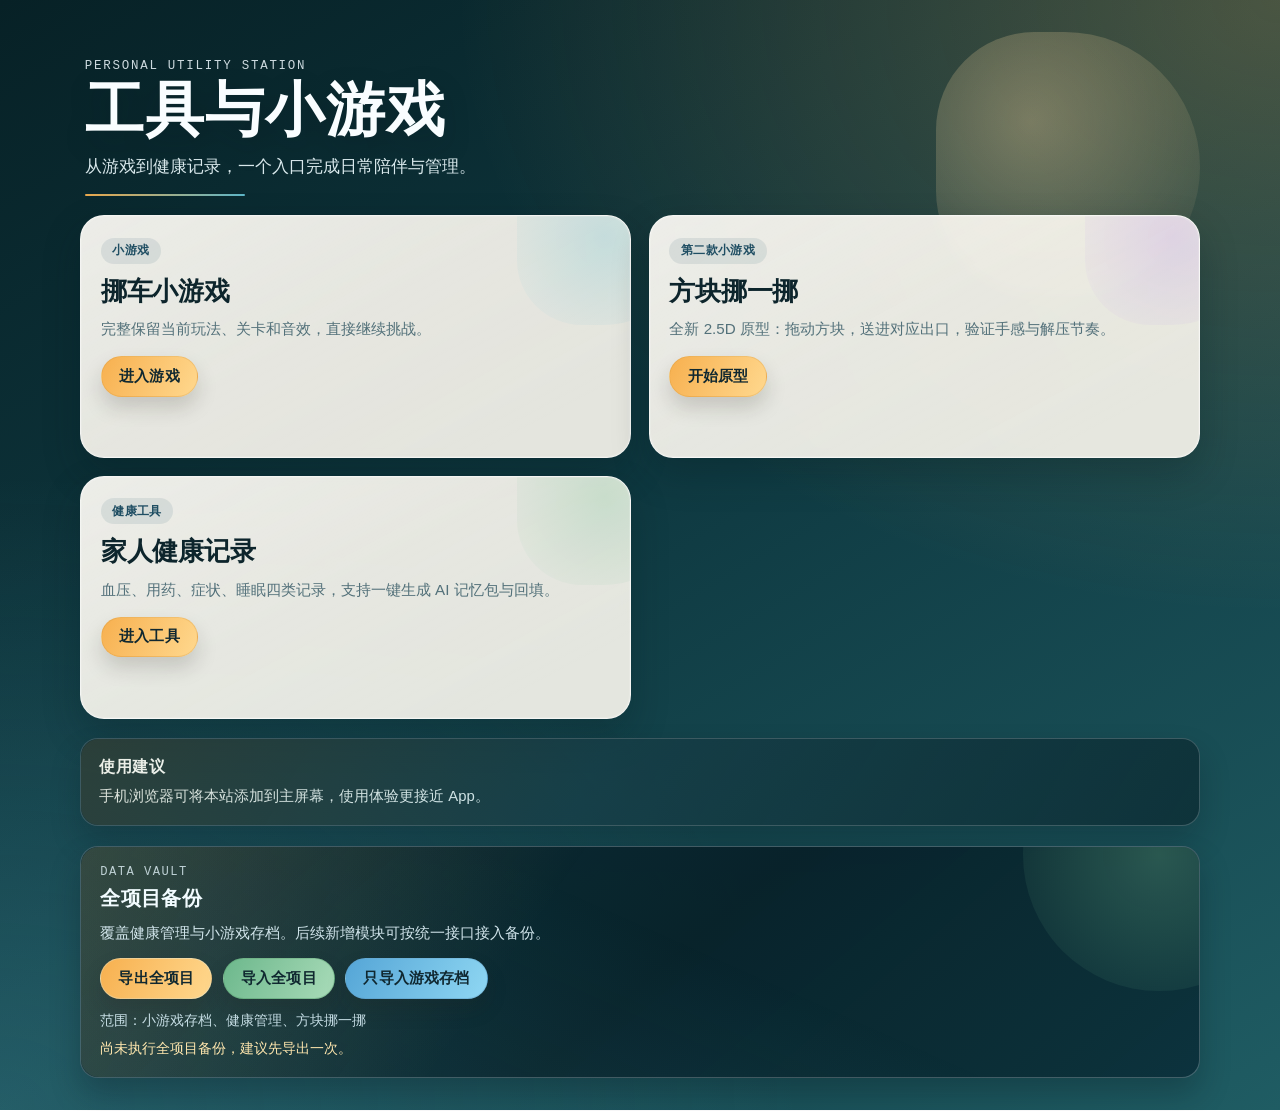
==== commit 9b136096: "feat: support game-only backup import" ====
--- a/web_frontend/index.html
+++ b/web_frontend/index.html
@@ -57,8 +57,10 @@
         <p class="backup-desc">覆盖健康管理与小游戏存档。后续新增模块可按统一接口接入备份。</p>
         <div class="backup-actions">
           <button id="btn-project-export" class="tool-link backup-link backup-link-export" type="button">导出全项目</button>
-          <label class="tool-link backup-link backup-link-import" for="project-import-file">导入备份</label>
+          <label class="tool-link backup-link backup-link-import" for="project-import-file">导入全项目</label>
           <input id="project-import-file" type="file" accept="application/json" hidden>
+          <label class="tool-link backup-link backup-link-game-only" for="project-game-import-file">只导入游戏存档</label>
+          <input id="project-game-import-file" type="file" accept="application/json" hidden>
         </div>
         <div id="project-backup-scope" class="backup-scope" aria-live="polite"></div>
         <div id="project-backup-status" class="backup-status" aria-live="polite"></div>
--- a/web_frontend/src/site.css
+++ b/web_frontend/src/site.css
@@ -384,6 +384,11 @@
   background: linear-gradient(116deg, var(--shell-accent-warm), #ffd88e);
 }
 
+.backup-link-game-only {
+  background: linear-gradient(118deg, rgba(87, 170, 221, 0.96), rgba(152, 226, 255, 0.94));
+  border-color: rgba(95, 152, 195, 0.36);
+}
+
 .backup-scope {
   margin-top: 0.74rem;
   color: rgba(216, 239, 247, 0.9);
